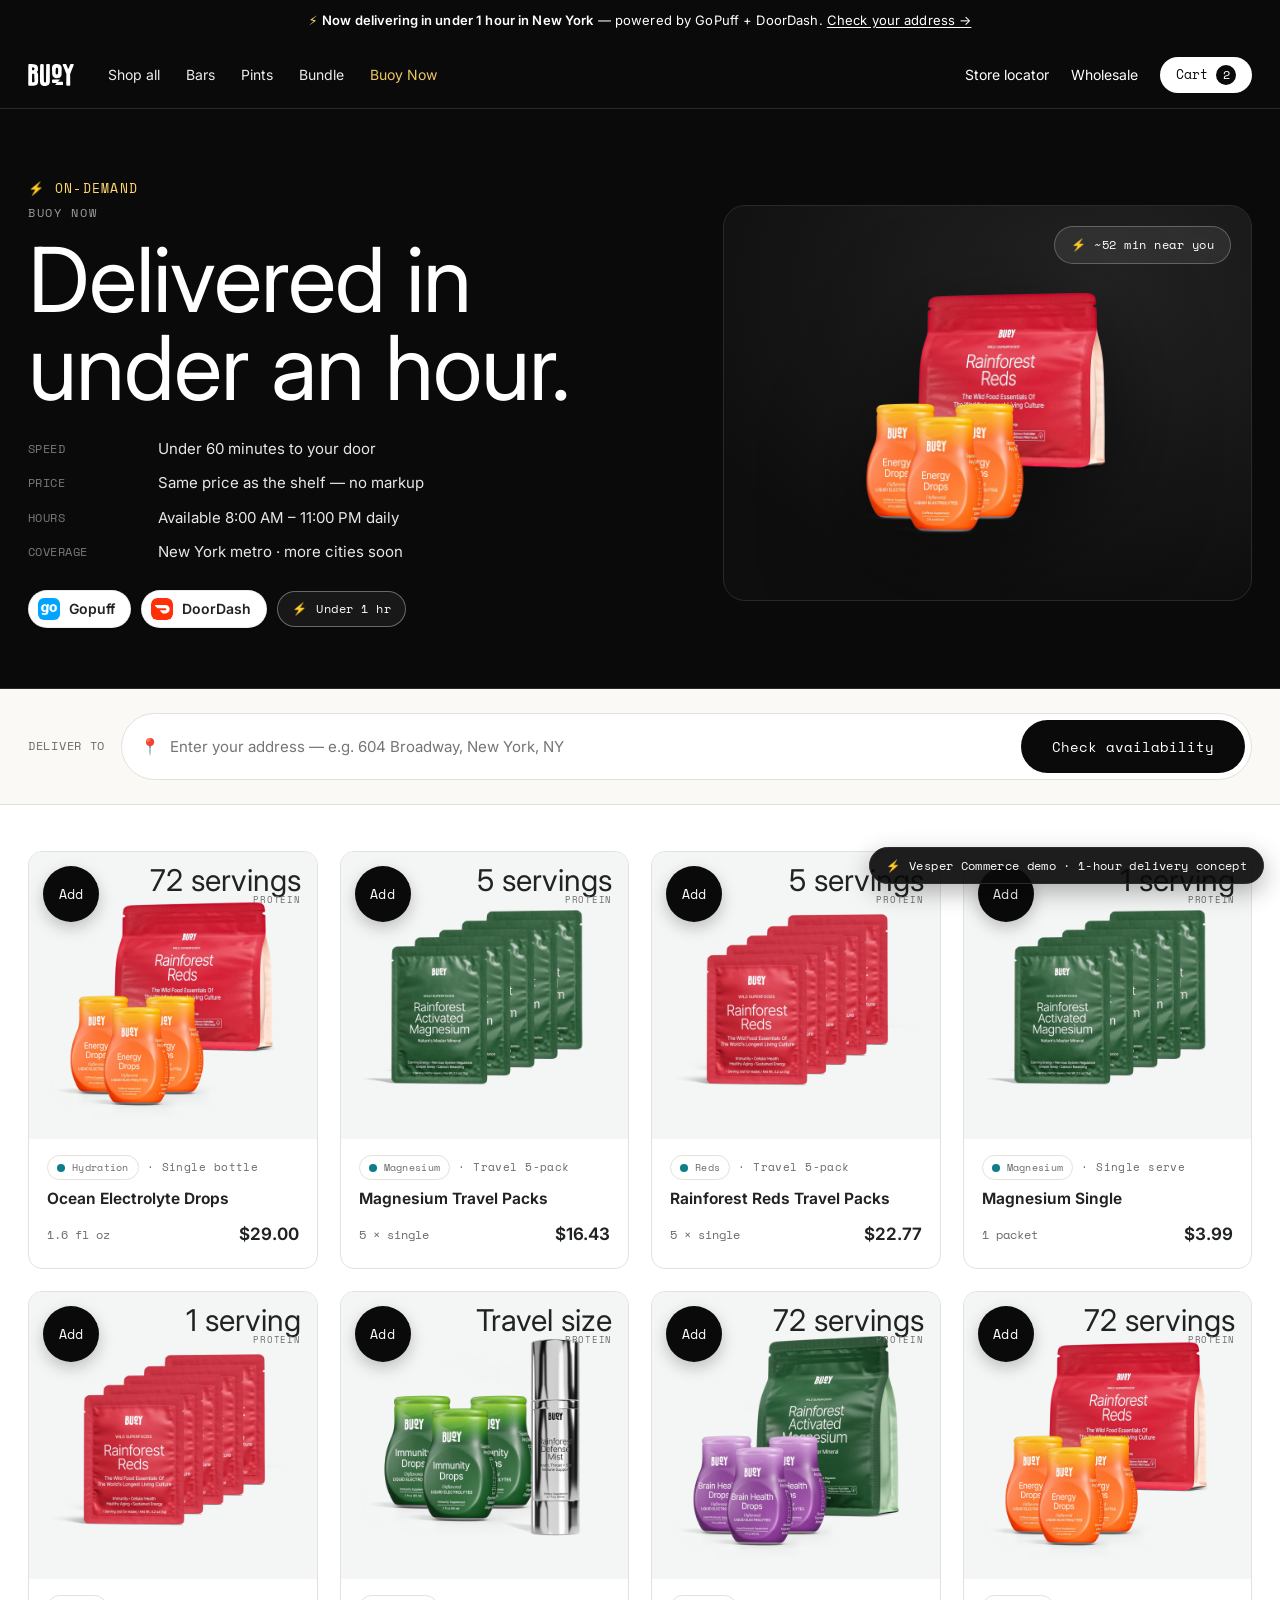
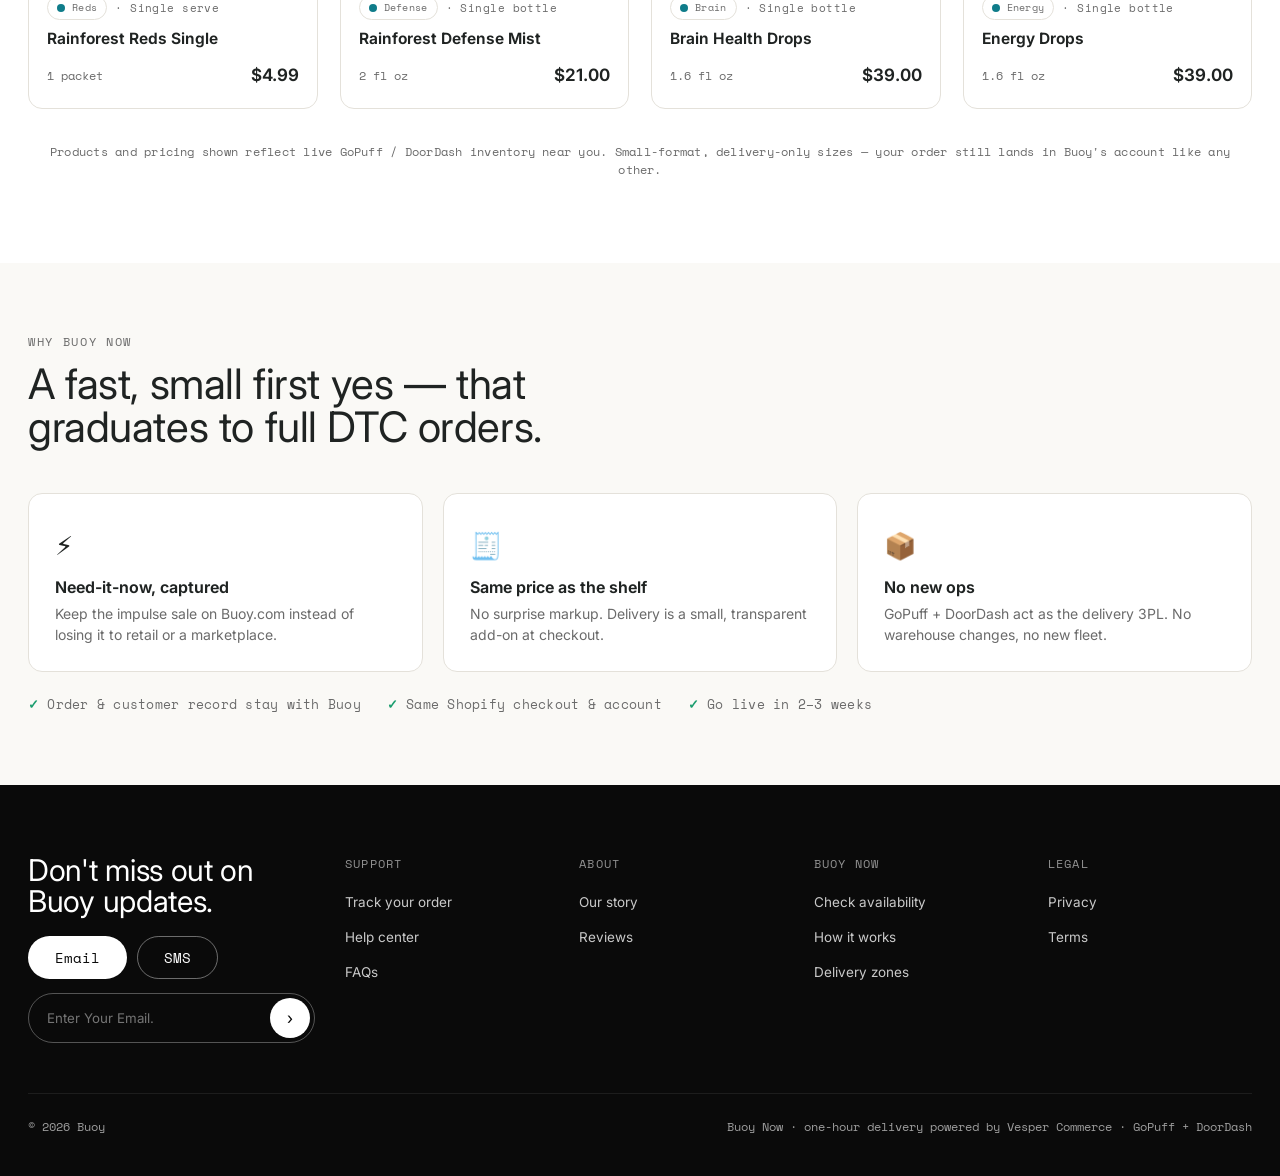
==== buoy-now.html @ ebfbc57c "Buoy 1-hour delivery demo (Vesper Commerce mockup)" ====
<!doctype html>
<html lang="en">
<head>
<meta charset="utf-8" />
<meta name="viewport" content="width=device-width, initial-scale=1" />
<title>Buoy Now — Delivered in under an hour | Buoy</title>
<meta name="description" content="Buoy Now: your favorite bars delivered in under an hour, at the same price as the shelf. Powered by GoPuff + DoorDash." />
<link rel="preconnect" href="https://fonts.googleapis.com" />
<link rel="preconnect" href="https://fonts.gstatic.com" crossorigin />
<link href="https://fonts.googleapis.com/css2?family=Inter:wght@400;500;600;700;800&family=Space+Mono:wght@400;700&display=swap" rel="stylesheet" />
<link rel="stylesheet" href="styles.css" />
<link rel="icon" href="assets/logo-black.svg" />
</head>
<body>

<div class="announce">
  <span class="bolt">⚡</span> <b>Now delivering in under 1 hour in New York</b> — powered by GoPuff + DoorDash. <a href="#now">Check your address →</a>
</div>

<header class="header">
  <nav class="nav">
    <a class="brand" href="index.html"><img src="assets/logo-white.svg" alt="Buoy" /></a>
    <div class="nav-links">
      <a href="index.html#shop">Shop all</a>
      <a href="index.html#shop">Bars</a>
      <a href="index.html#shop">Pints</a>
      <a href="index.html#shop">Bundle</a>
      <a href="buoy-now.html" style="color:#ffd76e">Buoy Now</a>
    </div>
    <div class="nav-right">
      <a class="hide-sm" href="#">Store locator</a>
      <a class="hide-sm" href="#">Wholesale</a>
      <button class="hamburger" onclick="openMenu()" aria-label="Open menu"><svg viewBox="0 0 24 24" fill="none" stroke="currentColor" stroke-width="2" stroke-linecap="round"><line x1="3" y1="6" x2="21" y2="6"/><line x1="3" y1="12" x2="21" y2="12"/><line x1="3" y1="18" x2="21" y2="18"/></svg></button>
      <a href="checkout.html" class="cart-pill" onclick="event.preventDefault();openCart()">Cart <span class="cart-count" id="cartCount">2</span></a>
    </div>
  </nav>
</header>

<!-- HERO -->
<section class="now-hero" id="now">
  <div class="wrap grid">
    <div>
      <div class="kick">⚡ On-demand</div>
      <div class="eyebrow">Buoy Now</div>
      <h1 class="serif">Delivered in under an hour.</h1>
      <div class="facts">
        <div><span class="k">Speed</span> Under 60 minutes to your door</div>
        <div><span class="k">Price</span> Same price as the shelf — no markup</div>
        <div><span class="k">Hours</span> Available 8:00 AM – 11:00 PM daily</div>
        <div><span class="k">Coverage</span> New York metro · more cities soon</div>
      </div>
      <div class="chips-row retailer-chips">
        <span class="chip"><img class="logo" src="assets/gopuff-icon.png" alt="GoPuff" /> Gopuff</span>
        <span class="chip"><img class="logo" src="assets/doordash-icon.svg" alt="DoorDash" /> DoorDash</span>
        <span class="delivery-badge"><span class="bolt">⚡</span> Under 1 hr</span>
      </div>
    </div>
    <div class="now-visual">
      <div class="float-badge"><span class="bolt">⚡</span> ~52 min near you</div>
      <img src="assets/energy-duo.png" alt="Buoy bar available on demand" />
    </div>
  </div>
</section>

<!-- ADDRESS BAR -->
<div class="now-addrbar">
  <div class="wrap inner">
    <span class="lbl">Deliver to</span>
    <div class="field">
      <span aria-hidden="true">📍</span>
      <input id="nowAddr" type="text" placeholder="Enter your address — e.g. 604 Broadway, New York, NY" />
      <button class="btn btn-dark" onclick="nowCheck()">Check availability</button>
    </div>
    <span class="now-addr-state" id="nowAddrState"><span>✓</span> In your zone · delivered in ~52 min</span>
  </div>
</div>

<!-- GRID -->
<section class="now-section">
  <div class="wrap">
    <div class="now-gridwrap show" id="nowGridWrap">
      <div class="now-grid" id="nowGrid"><!-- injected by app.js --></div>
      <div class="now-disclaimer">
        Products and pricing shown reflect live GoPuff / DoorDash inventory near you. Small-format, delivery-only sizes — your order still lands in Buoy's account like any other.
      </div>
    </div>
  </div>
</section>

<!-- reassurance band -->
<section class="how" style="padding:70px 0">
  <div class="wrap">
    <div class="eyebrow">Why Buoy Now</div>
    <h2 class="serif" style="font-size:clamp(28px,3.4vw,42px);margin-top:12px;max-width:640px">A fast, small first yes — that graduates to full DTC orders.</h2>
    <div class="steps now-steps-3">
      <div class="step"><div class="icon">⚡</div><h3>Need-it-now, captured</h3><p>Keep the impulse sale on Buoy.com instead of losing it to retail or a marketplace.</p></div>
      <div class="step"><div class="icon">🧾</div><h3>Same price as the shelf</h3><p>No surprise markup. Delivery is a small, transparent add-on at checkout.</p></div>
      <div class="step"><div class="icon">📦</div><h3>No new ops</h3><p>GoPuff + DoorDash act as the delivery 3PL. No warehouse changes, no new fleet.</p></div>
    </div>
    <div class="assurance">
      <span><span class="tick">✓</span> Order &amp; customer record stay with Buoy</span>
      <span><span class="tick">✓</span> Same Shopify checkout &amp; account</span>
      <span><span class="tick">✓</span> Go live in 2–3 weeks</span>
    </div>
  </div>
</section>

<footer class="footer">
  <div class="wrap">
    <div class="top">
      <div class="updates">
        <h3 class="serif">Don't miss out on Buoy updates.</h3>
        <div class="toggle"><button class="btn btn-white">Email</button><button class="btn btn-outline" style="color:#fff">SMS</button></div>
        <div class="subscribe"><input placeholder="Enter Your Email." /><button>›</button></div>
      </div>
      <div><div class="colhead">Support</div><ul><li><a href="#">Track your order</a></li><li><a href="#">Help center</a></li><li><a href="#">FAQs</a></li></ul></div>
      <div><div class="colhead">About</div><ul><li><a href="#">Our story</a></li><li><a href="#">Reviews</a></li></ul></div>
      <div><div class="colhead">Buoy Now</div><ul><li><a href="buoy-now.html">Check availability</a></li><li><a href="index.html#onehour">How it works</a></li><li><a href="#">Delivery zones</a></li></ul></div>
      <div><div class="colhead">Legal</div><ul><li><a href="#">Privacy</a></li><li><a href="#">Terms</a></li></ul></div>
    </div>
    <div class="base"><span>© 2026 Buoy</span><span>Buoy Now · one-hour delivery powered by Vesper Commerce · GoPuff + DoorDash</span></div>
  </div>
</footer>

<div class="demo-ribbon"><span class="bolt">⚡</span> Vesper Commerce demo · 1-hour delivery concept</div>

<script src="app.js"></script>
</body>
</html>
---- styles.css ----
/* ============================================================
   David Protein × Vesper Commerce — 1-Hour Delivery Mockup
   Design system replicating davidprotein.com
   Fonts: Instrument Serif (display) + Inter (body/Suisse substitute)
   ============================================================ */

:root {
  --black: #0a0a0a;
  --ink: #1f2322;
  --white: #ffffff;
  --offwhite: #f4f6f5;      /* product panel bg */
  --paper: #faf9f6;
  --line: #e4e1da;
  --line-dark: #2a2a2a;
  --gray: #6b6b6b;
  --gray-2: #8a8a8a;
  --gold: #0f7c8a;          /* David Gold accent dot */
  --gopuff: #009f8f;        /* GoPuff teal */
  --doordash: #eb1700;      /* DoorDash red */
  --radius-pill: 999px;
  --radius: 14px;
  --serif: "Inter", -apple-system, system-ui, sans-serif;
  --sans: "Inter", -apple-system, system-ui, sans-serif;
  --mono: "Space Mono", ui-monospace, "SFMono-Regular", monospace;
  --maxw: 1280px;
}

* { box-sizing: border-box; }

html { scroll-behavior: smooth; }

body {
  margin: 0;
  font-family: var(--sans);
  color: var(--ink);
  background: var(--white);
  -webkit-font-smoothing: antialiased;
  line-height: 1.5;
}

img { max-width: 100%; display: block; }
a { color: inherit; text-decoration: none; }
button { font-family: inherit; cursor: pointer; }

h1, h2, h3, .serif {
  font-family: var(--serif);
  font-weight: 400;
  letter-spacing: -0.01em;
  line-height: 1.02;
  margin: 0;
}

.wrap { max-width: var(--maxw); margin: 0 auto; padding: 0 28px; }

/* ---------- Announcement bar ---------- */
.announce {
  background: var(--black);
  color: var(--white);
  font-size: 13px;
  letter-spacing: 0.01em;
  text-align: center;
  padding: 11px 16px;
  position: relative;
  z-index: 60;
}
.announce b { font-weight: 600; }
.announce .bolt { color: #ffd76e; }
.announce a { text-decoration: underline; text-underline-offset: 2px; }

/* ---------- Header / nav ---------- */
.header {
  background: var(--black);
  color: var(--white);
  position: sticky;
  top: 0;
  z-index: 50;
  border-bottom: 1px solid var(--line-dark);
}
.header.light {
  background: var(--white);
  color: var(--ink);
  border-bottom: 1px solid var(--line);
}
.nav {
  display: flex;
  align-items: center;
  gap: 34px;
  height: 66px;
  max-width: var(--maxw);
  margin: 0 auto;
  padding: 0 28px;
}
.brand img { height: 26px; width: auto; }
.nav-links { display: flex; gap: 26px; font-size: 14px; }
.nav-links a { opacity: 0.92; }
.nav-links a:hover { opacity: 1; }
.nav-right { margin-left: auto; display: flex; align-items: center; gap: 22px; font-size: 14px; }
.nav-right .ico { width: 20px; height: 20px; opacity: 0.9; }
.cart-pill {
  background: var(--white);
  color: var(--black);
  border-radius: var(--radius-pill);
  padding: 8px 16px;
  font-family: var(--mono);
  font-size: 13px;
  display: inline-flex;
  gap: 8px;
  align-items: center;
  border: none;
}
.header.light .cart-pill { background: var(--black); color: var(--white); }
.cart-count {
  background: var(--black); color: var(--white);
  border-radius: var(--radius-pill);
  min-width: 20px; height: 20px; padding: 0 5px;
  display: inline-flex; align-items: center; justify-content: center;
  font-size: 12px;
}
.header.light .cart-count { background: var(--white); color: var(--black); }

/* ---------- Hamburger + mobile menu ---------- */
.hamburger {
  display: none; width: 40px; height: 40px; align-items: center; justify-content: center;
  background: transparent; border: 0; color: inherit; padding: 0;
}
.hamburger svg { width: 24px; height: 24px; }

.menu-overlay { position: fixed; inset: 0; background: rgba(0,0,0,.45); z-index: 110; opacity: 0; visibility: hidden; transition: opacity .3s ease, visibility .3s ease; }
.menu-overlay.open { opacity: 1; visibility: visible; }
.mobile-menu {
  position: fixed; top: 0; left: 0; height: 100%; width: 320px; max-width: 86vw;
  background: var(--black); color: #fff; z-index: 111;
  transform: translateX(-100%); transition: transform .32s cubic-bezier(.4,0,.2,1);
  display: flex; flex-direction: column;
}
.mobile-menu.open { transform: translateX(0); }
.mm-head { display: flex; align-items: center; justify-content: space-between; padding: 20px 22px; border-bottom: 1px solid var(--line-dark); }
.mm-head img { height: 24px; width: auto; }
.mm-close { background: transparent; border: 1px solid var(--line-dark); border-radius: 8px; color: #fff; font-size: 16px; width: 40px; height: 40px; display: flex; align-items: center; justify-content: center; }
.mm-links { display: flex; flex-direction: column; padding: 16px 0 6px; }
.mm-links a { font-family: var(--serif); font-size: 27px; line-height: 1; padding: 13px 24px; color: #fff; letter-spacing: -.01em; }
.mm-links a.active { color: #ffd76e; }
.mm-sub { margin-top: auto; border-top: 1px solid var(--line-dark); padding: 18px 24px; display: flex; flex-direction: column; gap: 14px; }
.mm-sub a { font-family: var(--sans); font-size: 14px; color: rgba(255,255,255,.8); }
.mm-cta { margin: 6px 24px 26px; }

@media (max-width: 620px) { .hamburger { display: inline-flex; } }

/* ---------- Buttons ---------- */
.btn {
  display: inline-flex; align-items: center; justify-content: center; gap: 10px;
  font-family: var(--mono);
  font-size: 14px;
  border-radius: var(--radius-pill);
  padding: 15px 30px;
  border: 1px solid transparent;
  transition: transform .08s ease, opacity .15s ease, background .15s ease;
  white-space: nowrap;
}
.btn:active { transform: translateY(1px); }
.btn-white { background: var(--white); color: var(--black); }
.btn-white:hover { opacity: .88; }
.btn-dark { background: var(--black); color: var(--white); }
.btn-dark:hover { opacity: .9; }
.btn-outline { background: transparent; border-color: currentColor; }
.btn-block { width: 100%; }
.btn-lg { padding: 18px 34px; font-size: 15px; }

/* ---------- Hero ---------- */
.hero {
  position: relative;
  background: var(--black);
  color: var(--white);
  min-height: 620px;
  display: flex;
  align-items: center;
  overflow: hidden;
}
.hero-media {
  position: absolute; inset: 0;
  background-size: cover;
  background-position: center;
  opacity: 0.92;
}
.hero-media::after {
  content: "";
  position: absolute; inset: 0;
  background: linear-gradient(90deg, rgba(0,0,0,.85) 0%, rgba(0,0,0,.55) 40%, rgba(0,0,0,.15) 100%);
}
.hero-inner { position: relative; z-index: 2; padding: 60px 0; }
.hero h1 { font-size: clamp(46px, 6vw, 82px); max-width: 640px; }
.hero .sub { margin-top: 18px; font-size: 16px; opacity: .85; max-width: 420px; }
.hero-cta { margin-top: 30px; display: flex; gap: 14px; flex-wrap: wrap; }

/* eyebrow / labels */
.eyebrow {
  font-family: var(--mono);
  font-size: 12px;
  letter-spacing: 0.14em;
  text-transform: uppercase;
  color: var(--gray);
}
.hero .eyebrow { color: rgba(255,255,255,.7); }

/* ---------- 1-hour delivery pieces ---------- */
.delivery-badge {
  display: inline-flex; align-items: center; gap: 9px;
  font-family: var(--mono);
  font-size: 12px;
  letter-spacing: 0.04em;
  padding: 8px 14px;
  border-radius: var(--radius-pill);
  border: 1px solid rgba(255,255,255,.35);
  background: rgba(255,255,255,.06);
  backdrop-filter: blur(4px);
}
.delivery-badge .bolt { color: #ffd76e; }
.header.light .delivery-badge, .on-light .delivery-badge {
  border-color: var(--line); background: var(--paper); color: var(--ink);
}

.retailer-chips { display: inline-flex; gap: 10px; align-items: center; flex-wrap: wrap; }
.chip {
  display: inline-flex; align-items: center; gap: 9px;
  font-family: var(--sans); font-size: 14px; font-weight: 600;
  border-radius: var(--radius-pill);
  padding: 7px 15px 7px 9px;
  background: var(--white); color: var(--ink);
  border: 1px solid rgba(0,0,0,.08);
  box-shadow: 0 1px 3px rgba(0,0,0,.08);
  letter-spacing: 0;
  line-height: 1;
}
.chip .logo { width: 22px; height: 22px; border-radius: 6px; object-fit: contain; flex: none; display: block; }
.chip-outline {
  background: transparent; color: inherit;
  border: 1px solid rgba(128,128,128,.4);
}

/* The signature 1-hour delivery band */
.delivery-band {
  background: var(--black);
  color: var(--white);
  padding: 74px 0;
}
.delivery-band .grid {
  display: grid; grid-template-columns: 1.05fr 1fr; gap: 60px; align-items: center;
}
.delivery-band h2 { font-size: clamp(34px, 4.4vw, 56px); max-width: 520px; }
.delivery-band .lede { margin-top: 18px; font-size: 16px; opacity: .8; max-width: 460px; }

.addr-card {
  background: #141414;
  border: 1px solid var(--line-dark);
  border-radius: 20px;
  padding: 28px;
}
.addr-card .row-top {
  display: flex; align-items: center; justify-content: space-between; margin-bottom: 18px;
}
.addr-field {
  display: flex; gap: 10px; align-items: center;
  background: var(--white); color: var(--ink);
  border-radius: var(--radius-pill);
  padding: 6px 6px 6px 18px;
}
.addr-field input {
  border: 0; outline: 0; flex: 1; min-width: 0; font-family: var(--sans); font-size: 15px; background: transparent;
  padding: 12px 0;
}
.addr-field .btn { padding: 13px 22px; }
.addr-note { margin-top: 14px; font-size: 12.5px; opacity: .6; font-family: var(--mono); letter-spacing: .02em; }

/* availability result (hidden until "check") */
.avail-result { display: none; margin-top: 22px; }
.avail-result.show { display: block; animation: fade .3s ease; }
@keyframes fade { from { opacity: 0; transform: translateY(6px);} to {opacity:1; transform:none;} }
.avail-head {
  display: flex; align-items: center; gap: 10px;
  font-family: var(--mono); font-size: 13px; letter-spacing: .04em;
  color: #7ee0c0; margin-bottom: 14px;
}
.mini-prod {
  display: flex; align-items: center; gap: 14px;
  padding: 12px 0; border-top: 1px solid var(--line-dark);
}
.mini-prod img { width: 52px; height: 52px; object-fit: contain; background: #1e1e1e; border-radius: 10px; padding: 4px; }
.mini-prod .info { flex: 1; }
.mini-prod .info .name { font-size: 14px; font-weight: 600; }
.mini-prod .info .meta { font-size: 12px; opacity: .6; }
.mini-add {
  background: var(--white); color: var(--black); border: 0;
  border-radius: var(--radius-pill); padding: 8px 16px;
  font-family: var(--mono); font-size: 12px;
}

/* ---------- How it works ---------- */
.how { padding: 84px 0; background: var(--paper); }
.how .steps { display: grid; grid-template-columns: repeat(4, 1fr); gap: 20px; margin-top: 44px; }
.step {
  background: var(--white); border: 1px solid var(--line);
  border-radius: var(--radius); padding: 26px;
}
.step .num { font-family: var(--mono); font-size: 12px; color: var(--gray); }
.step .icon { font-size: 26px; margin: 6px 0 14px; }
.step h3 { font-family: var(--sans); font-weight: 650; font-size: 16px; letter-spacing: 0; }
.step p { color: var(--gray); font-size: 14px; margin: 8px 0 0; }
.how .assurance {
  margin-top: 24px; display: flex; gap: 26px; flex-wrap: wrap;
  font-family: var(--mono); font-size: 12.5px; color: var(--gray); letter-spacing: .02em;
}
.how .assurance span { display: inline-flex; gap: 8px; align-items: center; }
.tick { color: #1a9d6e; font-weight: 700; }

/* ---------- Section heading ---------- */
.section { padding: 78px 0; }
.section-head { display: flex; align-items: flex-end; justify-content: space-between; gap: 20px; margin-bottom: 36px; }
.section-head h2 { font-size: clamp(32px, 4vw, 50px); }
.section-head p { color: var(--gray); max-width: 420px; margin: 8px 0 0; }

/* ---------- Product grid ---------- */
.prod-grid { display: grid; grid-template-columns: repeat(3, 1fr); gap: 22px; }
.card {
  border: 1px solid var(--line); border-radius: var(--radius);
  overflow: hidden; background: var(--white);
  transition: box-shadow .2s ease, transform .2s ease;
  display: flex; flex-direction: column;
}
.card:hover { box-shadow: 0 12px 30px rgba(0,0,0,.08); transform: translateY(-3px); }
.card .thumb {
  position: relative; background: var(--offwhite);
  aspect-ratio: 1/1; display: flex; align-items: center; justify-content: center; padding: 22px;
}
.card .thumb img { max-height: 100%; object-fit: contain; }
.card .badges { position: absolute; top: 14px; left: 14px; display: flex; flex-direction: column; gap: 8px; align-items: flex-start; }
.tag {
  font-family: var(--mono); font-size: 11px; letter-spacing: .03em;
  padding: 5px 11px; border-radius: var(--radius-pill); background: var(--white); border: 1px solid var(--line);
}
.tag.line { display: inline-flex; gap: 7px; align-items: center; }
.tag.line .dot { width: 8px; height: 8px; border-radius: 50%; }
.tag.gold .dot { background: var(--gold); }
.tag.bronze .dot { background: #7c5a34; }
.tag.status { background: var(--black); color: var(--white); border-color: var(--black); }
.tag.onehr { background: #fff7e6; border-color: #f0d79a; color: #7a5a12; }
.card .body { padding: 18px 18px 22px; display: flex; flex-direction: column; flex: 1; }
.card .line-label { font-family: var(--mono); font-size: 11px; letter-spacing: .1em; text-transform: uppercase; color: var(--gray); }
.card h3 { font-family: var(--sans); font-weight: 650; font-size: 17px; letter-spacing: 0; margin: 6px 0 0; }
.card .stats { display: flex; gap: 14px; margin: 12px 0; font-size: 12px; color: var(--gray); font-family: var(--mono); }
.card .stats b { color: var(--ink); font-weight: 700; }
.card .rating { font-size: 12.5px; color: var(--gray); margin-top: 2px; }
.card .foot { margin-top: auto; display: flex; align-items: center; justify-content: space-between; padding-top: 14px; }
.card .price { font-size: 17px; font-weight: 600; }
.card .add { font-family: var(--mono); font-size: 13px; padding: 10px 18px; border-radius: var(--radius-pill); background: var(--black); color: var(--white); border: 0; }

/* ---------- Value / comparison strip ---------- */
.value-strip { background: var(--offwhite); padding: 70px 0; }
.value-grid { display: grid; grid-template-columns: repeat(3, 1fr); gap: 40px; text-align: center; }
.value-grid .big { font-family: var(--serif); font-size: 54px; line-height: 1; }
.value-grid p { color: var(--gray); margin-top: 10px; font-size: 14px; }

/* ---------- Product detail page ---------- */
.pdp { display: grid; grid-template-columns: 1.15fr 1fr; gap: 56px; padding: 44px 0 70px; }
.pdp-media .main {
  background: var(--offwhite); border-radius: var(--radius);
  aspect-ratio: 4/3; display: flex; align-items: center; justify-content: center; padding: 40px;
  position: relative;
}
.pdp-media .main img { max-height: 100%; object-fit: contain; }
.pdp-media .line-flag {
  position: absolute; top: 18px; left: 18px;
  font-family: var(--mono); font-size: 12px; padding: 6px 13px; border-radius: var(--radius-pill);
  background: var(--white); display: inline-flex; gap: 8px; align-items: center;
}
.pdp-media .thumbs { display: grid; grid-template-columns: repeat(3, 1fr); gap: 14px; margin-top: 14px; }
.pdp-media .thumbs div { background: var(--black); border-radius: var(--radius); aspect-ratio: 1/1; display:flex;align-items:center;justify-content:center; overflow:hidden;}
.pdp-media .thumbs img { max-height: 78%; object-fit: contain; }

.pdp-info h1 { font-size: clamp(34px, 4vw, 48px); }
.pdp-info .desc { color: var(--gray); margin: 14px 0 0; font-size: 15px; max-width: 440px; }
.price-line { display: flex; align-items: center; gap: 14px; margin: 22px 0; font-size: 15px; }
.price-line .p { font-size: 22px; font-weight: 650; }
.price-line .sep { color: var(--line); }
.price-line .muted { color: var(--gray); }

/* purchase mode toggle */
.buy-modes { display: grid; grid-template-columns: 1fr 1fr 1fr; gap: 0; border: 1px solid var(--line); border-radius: var(--radius-pill); overflow: hidden; margin-bottom: 8px; }
.buy-mode {
  padding: 14px 10px; text-align: center; font-family: var(--mono); font-size: 12.5px;
  background: var(--white); border: 0; border-right: 1px solid var(--line); color: var(--gray);
  display: flex; flex-direction: column; gap: 3px; align-items: center; line-height: 1.2;
}
.buy-mode:last-child { border-right: 0; }
.buy-mode small { font-size: 10.5px; opacity: .8; }
.buy-mode.active { background: var(--black); color: var(--white); }
.buy-mode.active.onehr { background: #1b1b1b; box-shadow: inset 0 0 0 2px #ffd76e; }
.buy-mode .bolt { color: #d99a12; }
.buy-mode.active .bolt { color: #ffd76e; }

.benefits { display: grid; grid-template-columns: 1fr 1fr; gap: 10px 22px; margin: 20px 0; }
.benefits div { font-size: 13.5px; color: var(--gray); display: flex; gap: 8px; }

.qty-row { display: flex; gap: 12px; align-items: stretch; margin-top: 18px; }
.qty { display: flex; align-items: center; border: 1px solid var(--line); border-radius: var(--radius-pill); padding: 0 6px; }
.qty button { width: 40px; height: 52px; border: 0; background: transparent; font-size: 18px; color: var(--gray); }
.qty span { min-width: 34px; text-align: center; font-family: var(--mono); }
.add-cta { flex: 1; }

.guarantee { margin-top: 16px; background: var(--paper); border: 1px solid var(--line); border-radius: var(--radius); padding: 14px 16px; font-size: 13px; color: var(--gray); }
.guarantee b { color: var(--ink); }

/* the PDP 1-hour delivery module */
.onehr-module {
  margin: 22px 0; border: 1px solid var(--line); border-radius: var(--radius);
  background: linear-gradient(180deg,#0c0c0c,#151515); color: var(--white); padding: 22px;
}
.onehr-module .top { display: flex; align-items: center; justify-content: space-between; gap: 12px; margin-bottom: 14px; }
.onehr-module .top .t { font-family: var(--sans); font-weight: 650; font-size: 15px; display: flex; gap: 9px; align-items: center; }
.onehr-module .top .bolt { color: #ffd76e; }
.onehr-module .sub { font-size: 13px; opacity: .75; margin-bottom: 14px; }
.onehr-module .addr-field { background: var(--white); }
.onehr-module .pill-note { margin-top: 12px; font-family: var(--mono); font-size: 11.5px; opacity: .6; }

/* ---------- Checkout ---------- */
.checkout { display: grid; grid-template-columns: 1.3fr 1fr; gap: 0; min-height: 100vh; }
.co-left { padding: 46px clamp(24px, 5vw, 80px); }
.co-left .inner { max-width: 560px; margin-left: auto; }
.co-right { background: var(--offwhite); padding: 46px clamp(24px, 4vw, 56px); border-left: 1px solid var(--line); }
.co-right .inner { max-width: 460px; }
.co-logo img { height: 30px; }
.co-section-title { font-family: var(--sans); font-weight: 650; font-size: 17px; margin: 30px 0 14px; }
.co-field { width: 100%; border: 1px solid var(--line); border-radius: 10px; padding: 15px 16px; font-family: var(--sans); font-size: 15px; margin-bottom: 12px; }
.co-row { display: grid; grid-template-columns: 1fr 1fr; gap: 12px; }
.co-row .co-field { margin-bottom: 12px; }

.ship-method { border: 1px solid var(--line); border-radius: 12px; overflow: hidden; margin: 6px 0 8px; }
.ship-opt {
  display: flex; align-items: center; gap: 14px; padding: 18px 18px; cursor: pointer;
  border-bottom: 1px solid var(--line); background: var(--white);
}
.ship-opt:last-child { border-bottom: 0; }
.ship-opt.selected { background: #fffdf6; box-shadow: inset 3px 0 0 #ffcf4a; }
.ship-opt .radio { width: 20px; height: 20px; border-radius: 50%; border: 2px solid var(--line); flex: none; position: relative; }
.ship-opt.selected .radio { border-color: #d99a12; }
.ship-opt.selected .radio::after { content:""; position: absolute; inset: 3px; background: #d99a12; border-radius: 50%; }
.ship-opt .ret { width: 34px; height: 34px; border-radius: 9px; display: flex; align-items: center; justify-content: center; color: #fff; font-family: var(--mono); font-weight: 700; font-size: 10px; flex: none; }
.ship-opt .ret.gopuff { background: var(--gopuff); }
.ship-opt .ret.doordash { background: var(--doordash); }
.ship-opt .ret.std { background: var(--ink); }
.ship-opt .txt { flex: 1; }
.ship-opt .txt .n { font-weight: 600; font-size: 14.5px; }
.ship-opt .txt .d { font-size: 12.5px; color: var(--gray); }
.ship-opt .amt { font-weight: 650; font-size: 14.5px; }

.co-note { font-family: var(--mono); font-size: 11.5px; line-height: 1.6; color: var(--gray); background: var(--paper); border: 1px dashed var(--line); border-radius: 10px; padding: 12px 14px; margin: 6px 0 0; display: flex; align-items: flex-start; gap: 9px; }
.co-note b { color: var(--ink); font-weight: 700; }

/* order summary */
.os-item { display: flex; gap: 14px; align-items: center; padding: 14px 0; border-bottom: 1px solid var(--line); }
.os-item .im { width: 62px; height: 62px; background: var(--white); border: 1px solid var(--line); border-radius: 10px; position: relative; display:flex;align-items:center;justify-content:center; padding: 6px; }
.os-item .im img { max-height: 100%; object-fit: contain; }
.os-item .im .q { position: absolute; top: -8px; right: -8px; background: var(--gray); color: #fff; width: 22px; height: 22px; border-radius: 50%; font-size: 12px; display:flex;align-items:center;justify-content:center; }
.os-item .nm { flex: 1; }
.os-item .nm .t { font-size: 14px; font-weight: 600; }
.os-item .nm .s { font-size: 12px; color: var(--gray); }
.os-item .pr { font-weight: 600; font-size: 14px; }
.os-line { display: flex; justify-content: space-between; padding: 8px 0; font-size: 14px; }
.os-line.total { font-size: 20px; font-weight: 650; border-top: 1px solid var(--line); margin-top: 8px; padding-top: 16px; }
.os-line .muted { color: var(--gray); }
.eta-badge { display: inline-flex; align-items: center; gap: 8px; background: var(--black); color: #fff; border-radius: var(--radius-pill); padding: 8px 15px; font-family: var(--mono); font-size: 12px; margin: 14px 0; }
.eta-badge .bolt { color: #ffd76e; }

/* ---------- David Now (on-demand collection page) ---------- */
.now-hero {
  background: var(--black); color: var(--white);
  padding: 70px 0 60px;
  border-bottom: 1px solid var(--line-dark);
}
.now-hero .grid { display: grid; grid-template-columns: 1.1fr .9fr; gap: 48px; align-items: center; }
.now-hero .eyebrow { color: rgba(255,255,255,.6); }
.now-hero h1 { font-size: clamp(48px, 7vw, 92px); margin: 14px 0 0; line-height: .98; }
.now-hero .kick { font-family: var(--mono); font-size: 13px; letter-spacing: .1em; text-transform: uppercase; color: #ffd76e; margin-bottom: 6px; }
.now-hero .facts { margin-top: 26px; display: flex; flex-direction: column; gap: 12px; }
.now-hero .facts div { display: flex; gap: 12px; align-items: center; font-size: 15px; opacity: .9; }
.now-hero .facts .k { font-family: var(--mono); font-size: 12px; letter-spacing: .04em; color: rgba(255,255,255,.5); min-width: 118px; text-transform: uppercase; }
.now-hero .chips-row { margin-top: 26px; }
.now-visual {
  background: radial-gradient(120% 120% at 70% 20%, #232323 0%, #0e0e0e 70%);
  border: 1px solid var(--line-dark); border-radius: 22px;
  aspect-ratio: 4/3; display: flex; align-items: center; justify-content: center; position: relative; overflow: hidden;
}
.now-visual img { max-height: 74%; object-fit: contain; filter: drop-shadow(0 30px 50px rgba(0,0,0,.5)); }
.now-visual .float-badge {
  position: absolute; top: 20px; right: 20px;
  background: rgba(255,255,255,.08); border: 1px solid rgba(255,255,255,.25); backdrop-filter: blur(6px);
  border-radius: var(--radius-pill); padding: 9px 16px; font-family: var(--mono); font-size: 12px; letter-spacing: .04em;
}
.now-visual .float-badge .bolt { color: #ffd76e; }

/* address bar */
.now-addrbar { background: var(--paper); border-bottom: 1px solid var(--line); padding: 24px 0; position: sticky; top: 66px; z-index: 30; }
.now-addrbar .inner { display: flex; gap: 16px; align-items: center; flex-wrap: wrap; }
.now-addrbar .lbl { font-family: var(--mono); font-size: 12px; letter-spacing: .06em; text-transform: uppercase; color: var(--gray); }
.now-addrbar .field {
  flex: 1; min-width: 280px; display: flex; gap: 10px; align-items: center;
  background: var(--white); border: 1px solid var(--line); border-radius: var(--radius-pill); padding: 6px 6px 6px 18px;
}
.now-addrbar .field input { flex: 1; min-width: 0; border: 0; outline: 0; font-family: var(--sans); font-size: 15px; padding: 12px 0; background: transparent; }
.now-addr-state { display: none; font-family: var(--mono); font-size: 12.5px; color: #1a9d6e; letter-spacing: .02em; }
.now-addr-state.show { display: inline-flex; gap: 8px; align-items: center; }

/* grid */
.now-section { padding: 46px 0 84px; }
.now-gridwrap { position: relative; }
.now-gridwrap.show { animation: fade .35s ease; }
.now-grid { display: grid; grid-template-columns: repeat(4, 1fr); gap: 22px; }
.now-card { border: 1px solid var(--line); border-radius: var(--radius); overflow: hidden; background: var(--white); display: flex; flex-direction: column; transition: box-shadow .2s ease, transform .2s ease; }
.now-card:hover { box-shadow: 0 12px 30px rgba(0,0,0,.08); transform: translateY(-3px); }
.now-thumb { position: relative; background: var(--offwhite); aspect-ratio: 1/1; display: flex; align-items: center; justify-content: center; padding: 20px; }
.now-thumb img { max-height: 100%; object-fit: contain; }
.now-add {
  position: absolute; top: 14px; left: 14px; z-index: 2;
  background: var(--black); color: var(--white); border: 0;
  width: 56px; height: 56px; border-radius: 50%;
  font-family: var(--mono); font-size: 13px; letter-spacing: .02em;
  box-shadow: 0 6px 16px rgba(0,0,0,.22); transition: transform .1s ease, background .15s ease;
}
.now-add:hover { transform: scale(1.06); }
.now-add:active { transform: scale(.96); }
.now-protein {
  position: absolute; top: 16px; right: 16px; text-align: right;
  font-family: var(--serif); font-size: 30px; line-height: .85; color: var(--ink);
}
.now-protein small { display: block; font-family: var(--mono); font-size: 9px; letter-spacing: .08em; text-transform: uppercase; color: var(--gray); margin-top: 3px; }
.now-body { padding: 16px 18px 20px; display: flex; flex-direction: column; flex: 1; }
.now-format { font-family: var(--mono); font-size: 11px; letter-spacing: .04em; color: var(--gray); display: flex; align-items: center; gap: 8px; }
.now-format .tag.line { padding: 4px 9px; font-size: 10px; }
.now-body h3 { font-family: var(--sans); font-weight: 650; font-size: 15.5px; letter-spacing: 0; margin: 9px 0 0; line-height: 1.25; }
.now-foot { margin-top: auto; padding-top: 14px; display: flex; align-items: center; justify-content: space-between; }
.now-size { font-family: var(--mono); font-size: 12px; color: var(--gray); }
.now-price { font-size: 17px; font-weight: 650; }

.now-disclaimer { text-align: center; font-family: var(--mono); font-size: 12px; color: var(--gray); margin-top: 34px; letter-spacing: .02em; }

/* 3-up reassurance steps used on David Now */
.how .steps.now-steps-3 { grid-template-columns: repeat(3, 1fr); }

@media (max-width: 1000px) {
  .now-hero .grid { grid-template-columns: 1fr; gap: 30px; }
  .now-grid { grid-template-columns: repeat(3, 1fr); }
  .how .steps.now-steps-3 { grid-template-columns: 1fr 1fr; }
}
@media (max-width: 720px) {
  .now-grid { grid-template-columns: 1fr 1fr; }
  .now-addrbar { position: static; }
  .now-addrbar .inner { flex-direction: column; align-items: stretch; gap: 10px; }
  .now-addrbar .field { min-width: 0; width: 100%; }
}
@media (max-width: 620px) {
  .how .steps.now-steps-3 { grid-template-columns: 1fr; }
  .now-addrbar .field .btn { padding: 13px 18px; }
}
@media (max-width: 480px) { .now-grid { grid-template-columns: 1fr; } }

/* ---------- Footer ---------- */
.footer { background: var(--black); color: var(--white); padding: 70px 0 40px; }
.footer .top { display: grid; grid-template-columns: 1.4fr repeat(4, 1fr); gap: 30px; }
.footer h4 { font-family: var(--sans); font-weight: 650; font-size: 14px; margin: 0 0 16px; }
.footer .updates h3 { font-size: 30px; max-width: 280px; margin-bottom: 20px; }
.footer .toggle { display: flex; gap: 10px; margin-bottom: 14px; }
.footer .toggle .btn { padding: 10px 26px; }
.footer .toggle .btn-outline { border-color: rgba(255,255,255,.4); }
.footer .subscribe { display: flex; gap: 8px; align-items: center; background: transparent; border: 1px solid rgba(255,255,255,.3); border-radius: var(--radius-pill); padding: 4px 4px 4px 18px; max-width: 340px; }
.footer .subscribe input { flex: 1; background: transparent; border: 0; outline: 0; color: #fff; font-family: var(--sans); padding: 12px 0; }
.footer .subscribe button { background: #fff; color: #000; border: 0; border-radius: 50%; width: 40px; height: 40px; font-size: 16px; }
.footer ul { list-style: none; padding: 0; margin: 0; display: flex; flex-direction: column; gap: 11px; }
.footer ul a { font-size: 13.5px; opacity: .78; }
.footer ul a:hover { opacity: 1; }
.footer .colhead { font-family: var(--mono); font-size: 12px; letter-spacing: .1em; text-transform: uppercase; opacity: .55; margin-bottom: 16px; }
.footer .base { display: flex; justify-content: space-between; align-items: center; margin-top: 50px; padding-top: 24px; border-top: 1px solid var(--line-dark); font-family: var(--mono); font-size: 12px; opacity: .6; }

/* ---------- Slide-out cart drawer + rewards meter ---------- */
.cart-overlay {
  position: fixed; inset: 0; background: rgba(0,0,0,.45); z-index: 100;
  opacity: 0; visibility: hidden; transition: opacity .3s ease, visibility .3s ease;
}
.cart-overlay.open { opacity: 1; visibility: visible; }
.cart-drawer {
  position: fixed; top: 0; right: 0; height: 100%; width: 460px; max-width: 92vw;
  background: var(--white); z-index: 101; display: flex; flex-direction: column;
  transform: translateX(100%); transition: transform .32s cubic-bezier(.4,0,.2,1);
  box-shadow: -10px 0 40px rgba(0,0,0,.16);
}
.cart-drawer.open { transform: translateX(0); }
.cart-head { display: flex; align-items: center; justify-content: space-between; padding: 22px 24px; border-bottom: 1px solid var(--line); }
.cart-head h2 { font-family: var(--serif); font-size: 26px; }
.cart-head h2 span { color: var(--gray); }
.cart-close { width: 40px; height: 40px; border: 1px solid var(--line); background: var(--white); border-radius: 8px; font-size: 18px; color: var(--ink); display: flex; align-items: center; justify-content: center; }

/* meter */
.meter { padding: 24px 24px 10px; }
.meter-tiers { display: flex; justify-content: space-between; gap: 8px; margin-bottom: 20px; }
.meter-tier { flex: 1; text-align: center; font-family: var(--sans); font-weight: 600; font-size: 14px; padding: 12px 6px; border: 1px solid var(--line); border-radius: 10px; color: var(--gray); background: var(--white); transition: all .2s ease; }
.meter-tier.done { background: #0f7a3d; border-color: #0f7a3d; color: #fff; }
.meter-track { position: relative; height: 6px; background: var(--line); border-radius: 999px; margin: 30px 8px 8px; }
.meter-fill { position: absolute; left: 0; top: 0; height: 100%; background: #0f7a3d; border-radius: 999px; transition: width .35s ease; }
.meter-node { position: absolute; top: 50%; transform: translate(-50%,-50%); width: 20px; height: 20px; border-radius: 50%; background: var(--white); border: 3px solid var(--line); transition: all .25s ease; }
.meter-node.done { border-color: #0f7a3d; background: #0f7a3d; }
.meter-node.current { border-color: #0f7a3d; background: #0f7a3d; box-shadow: 0 0 0 4px rgba(15,122,61,.18); }
.meter-node .lbl { position: absolute; top: 26px; left: 50%; transform: translateX(-50%); white-space: nowrap; font-family: var(--sans); font-weight: 600; font-size: 13px; color: var(--gray); }
.meter-node.done .lbl, .meter-node.current .lbl { color: #0f7a3d; }
.meter-msg { text-align: center; font-family: var(--sans); font-size: 13px; color: var(--gray); margin-top: 34px; }
.meter-msg .bolt { color: #d99a12; }

.cart-eligible { margin: 4px 24px 0; background: #fff7e6; border: 1px solid #f0d79a; color: #7a5a12; border-radius: 10px; padding: 10px 14px; font-family: var(--mono); font-size: 12px; display: flex; gap: 9px; align-items: center; }
.cart-eligible b { font-weight: 700; }

/* line items */
.cart-body { flex: 1; overflow-y: auto; padding: 8px 24px; }
.cart-line { display: flex; gap: 16px; padding: 22px 0; border-bottom: 1px solid var(--line); }
.cart-line .im { width: 96px; height: 96px; background: var(--offwhite); border-radius: 10px; display: flex; align-items: center; justify-content: center; padding: 8px; flex: none; }
.cart-line .im img { max-height: 100%; object-fit: contain; }
.cart-line .info { flex: 1; }
.cart-line .ln { font-family: var(--mono); font-size: 11px; letter-spacing: .04em; display: inline-flex; gap: 7px; align-items: center; color: var(--gold); }
.cart-line .ln .dot { width: 8px; height: 8px; border-radius: 50%; background: var(--gold); }
.cart-line h3 { font-family: var(--serif); font-size: 22px; font-weight: 400; margin: 6px 0 4px; letter-spacing: -.01em; }
.cart-line .pr { font-size: 14px; color: var(--gray); border-bottom: 1px solid var(--line); padding-bottom: 12px; margin-bottom: 12px; }
.cart-line .sub-row { font-size: 13.5px; color: var(--gray); display: flex; justify-content: space-between; align-items: center; }
.cart-line .sub-row a { text-decoration: underline; color: var(--ink); }
.cart-line .qty-row2 { display: flex; align-items: center; justify-content: space-between; margin-top: 14px; }
.cart-stepper { display: inline-flex; align-items: center; background: var(--paper); border-radius: 999px; }
.cart-stepper button { width: 40px; height: 40px; border: 0; background: transparent; font-size: 18px; color: var(--ink); }
.cart-stepper span { min-width: 30px; text-align: center; font-weight: 600; }
.cart-line .rm { font-size: 13.5px; color: var(--gray); text-decoration: underline; background: none; border: 0; }

/* footer */
.cart-foot { border-top: 1px solid var(--line); padding: 18px 24px 24px; }
.cart-sub-toggle { display: flex; align-items: center; justify-content: space-between; margin-bottom: 14px; }
.cart-sub-toggle label { display: flex; gap: 10px; align-items: center; font-size: 16px; }
.cart-sub-toggle .save { color: var(--doordash); font-weight: 600; font-size: 13px; background: #fdeceb; padding: 5px 10px; border-radius: 6px; }
.cart-checkout { width: 100%; background: var(--black); color: #fff; border: 0; border-radius: 999px; padding: 20px; font-size: 17px; font-weight: 600; font-family: var(--sans); }
.cart-fineprint { text-align: center; font-family: var(--mono); font-size: 11px; color: var(--gray); margin-top: 12px; }

/* ---------- Checkout v2 (David Shop-style) ---------- */
.co-topbar { display: flex; align-items: center; justify-content: space-between; margin-bottom: 8px; }
.co-topbar .email { color: var(--gray); font-size: 15px; }
.co-card { border: 1px solid var(--line); border-radius: 12px; overflow: hidden; margin: 14px 0; }
.co-card .ship-to { display: flex; align-items: flex-start; gap: 4px; padding: 18px 20px; }
.co-card .ship-to .k { color: var(--gray); min-width: 70px; padding-top: 1px; }
.co-card .ship-to .v b { font-weight: 600; }
.co-card .ship-to .v div { color: var(--gray); font-size: 14.5px; margin-top: 2px; }
.co-card .ship-to .chev { margin-left: auto; color: var(--gray); }
.co-block { border-top: 1px solid var(--line); }
.co-block .bh { display: flex; align-items: center; justify-content: space-between; padding: 16px 20px 4px; }
.co-block .bh .t { color: var(--gray); font-size: 15px; }
.co-block .note { padding: 4px 20px 12px; color: var(--gray); font-size: 14px; line-height: 1.5; }
.co-block .opts { padding: 4px 16px 16px; }

.co-opt { display: flex; align-items: center; gap: 14px; padding: 16px; border: 1px solid var(--line); border-radius: 10px; margin-bottom: 10px; cursor: pointer; background: var(--white); position: relative; }
.co-opt:last-child { margin-bottom: 0; }
.co-opt.selected { background: #fafafa; border-color: var(--ink); box-shadow: inset 0 0 0 1px var(--ink); }
.co-opt.onehr.selected { background: #fffdf6; border-color: #d99a12; box-shadow: inset 0 0 0 1px #d99a12; }
.co-opt .radio { width: 22px; height: 22px; border-radius: 50%; border: 2px solid var(--line); flex: none; position: relative; }
.co-opt.selected .radio { border-color: var(--ink); background: var(--ink); }
.co-opt.onehr.selected .radio { border-color: #d99a12; background: #d99a12; }
.co-opt.selected .radio::after { content:""; position: absolute; inset: 5px; background: #fff; border-radius: 50%; }
.co-opt .ret { width: 34px; height: 34px; flex: none; display: flex; align-items: center; justify-content: center; }
.co-opt .ret img { width: 34px; height: 34px; border-radius: 8px; object-fit: contain; display: block; }
.co-opt .body { flex: 1; min-width: 0; }
.co-opt .body .n { font-weight: 600; font-size: 15px; display: flex; align-items: center; gap: 8px; flex-wrap: wrap; }
.co-opt .body .d { font-size: 13.5px; color: var(--gray); margin-top: 3px; }
.co-opt .body .free-ok { color: #0f7a3d; font-weight: 600; font-size: 13.5px; margin-top: 8px; display: flex; gap: 7px; align-items: center; }
.co-opt .amt { font-weight: 700; font-size: 15px; white-space: nowrap; align-self: center; }
.co-opt .amt.free { letter-spacing: .04em; }
.badge-1hr { font-family: var(--mono); font-size: 10px; letter-spacing: .04em; background: var(--black); color: #ffd76e; padding: 3px 8px; border-radius: 999px; }

/* plan */
.co-plan .co-opt .body .n { font-weight: 700; }
.co-plan .co-opt .body .d { margin-top: 2px; }

/* upsell rail */
.upsell-title { font-weight: 700; font-size: 16px; margin: 22px 0 16px; line-height: 1.4; }
.upsell-rail { display: flex; gap: 16px; overflow-x: auto; padding-bottom: 8px; }
.upsell-card { flex: none; width: 150px; }
.upsell-card .im { background: var(--offwhite); border-radius: 10px; aspect-ratio: 1/1; display: flex; align-items: center; justify-content: center; padding: 14px; }
.upsell-card .im img { max-height: 100%; object-fit: contain; }
.upsell-card .nm { font-weight: 600; font-size: 14px; margin: 12px 0 4px; line-height: 1.25; }
.upsell-card .pr { font-size: 14px; margin-bottom: 10px; }
.upsell-card .add { width: 100%; background: var(--black); color: #fff; border: 0; border-radius: 999px; padding: 12px; font-weight: 600; font-size: 14px; font-family: var(--sans); }

.co-discount { display: flex; gap: 10px; margin: 22px 0 18px; }
.co-discount input { flex: 1; border: 1px solid var(--line); border-radius: 8px; padding: 15px 16px; font-family: var(--sans); font-size: 15px; }
.co-discount button { border: 1px solid var(--line); background: var(--paper); border-radius: 8px; padding: 0 22px; font-weight: 600; color: var(--gray); }
.co-gift { display: flex; align-items: center; gap: 10px; font-size: 15px; padding: 8px 0 18px; border-bottom: 1px solid var(--line); margin-bottom: 18px; }
.co-discount-tag { display: inline-flex; gap: 7px; align-items: center; font-size: 13px; color: var(--gray); margin: 2px 0 6px; }

/* small demo ribbon so it's clearly a mockup */
.demo-ribbon {
  position: fixed; bottom: 16px; right: 16px; z-index: 90;
  background: rgba(10,10,10,.92); color: #fff; border: 1px solid var(--line-dark);
  border-radius: var(--radius-pill); padding: 9px 16px; font-family: var(--mono); font-size: 11.5px;
  letter-spacing: .03em; box-shadow: 0 8px 24px rgba(0,0,0,.3); display: flex; gap: 9px; align-items: center;
}
.demo-ribbon .bolt { color: #ffd76e; }

/* ---------- Responsive ---------- */
@media (max-width: 1000px) {
  .delivery-band .grid { grid-template-columns: 1fr; gap: 36px; }
  .how .steps { grid-template-columns: 1fr 1fr; }
  .prod-grid { grid-template-columns: 1fr 1fr; }
  .pdp { grid-template-columns: 1fr; gap: 30px; }
  .checkout { grid-template-columns: 1fr; }
  .co-right { border-left: 0; border-top: 1px solid var(--line); }
  .footer .top { grid-template-columns: 1fr 1fr; }
  .value-grid { grid-template-columns: 1fr; gap: 30px; }
}
@media (max-width: 620px) {
  .nav-links, .nav-right .hide-sm { display: none; }
  .prod-grid { grid-template-columns: 1fr; }
  .how .steps { grid-template-columns: 1fr; }
  .buy-modes { grid-template-columns: 1fr; }
  .co-row { grid-template-columns: 1fr; }
  .footer .top { grid-template-columns: 1fr; }
  .wrap { padding: 0 18px; }
}
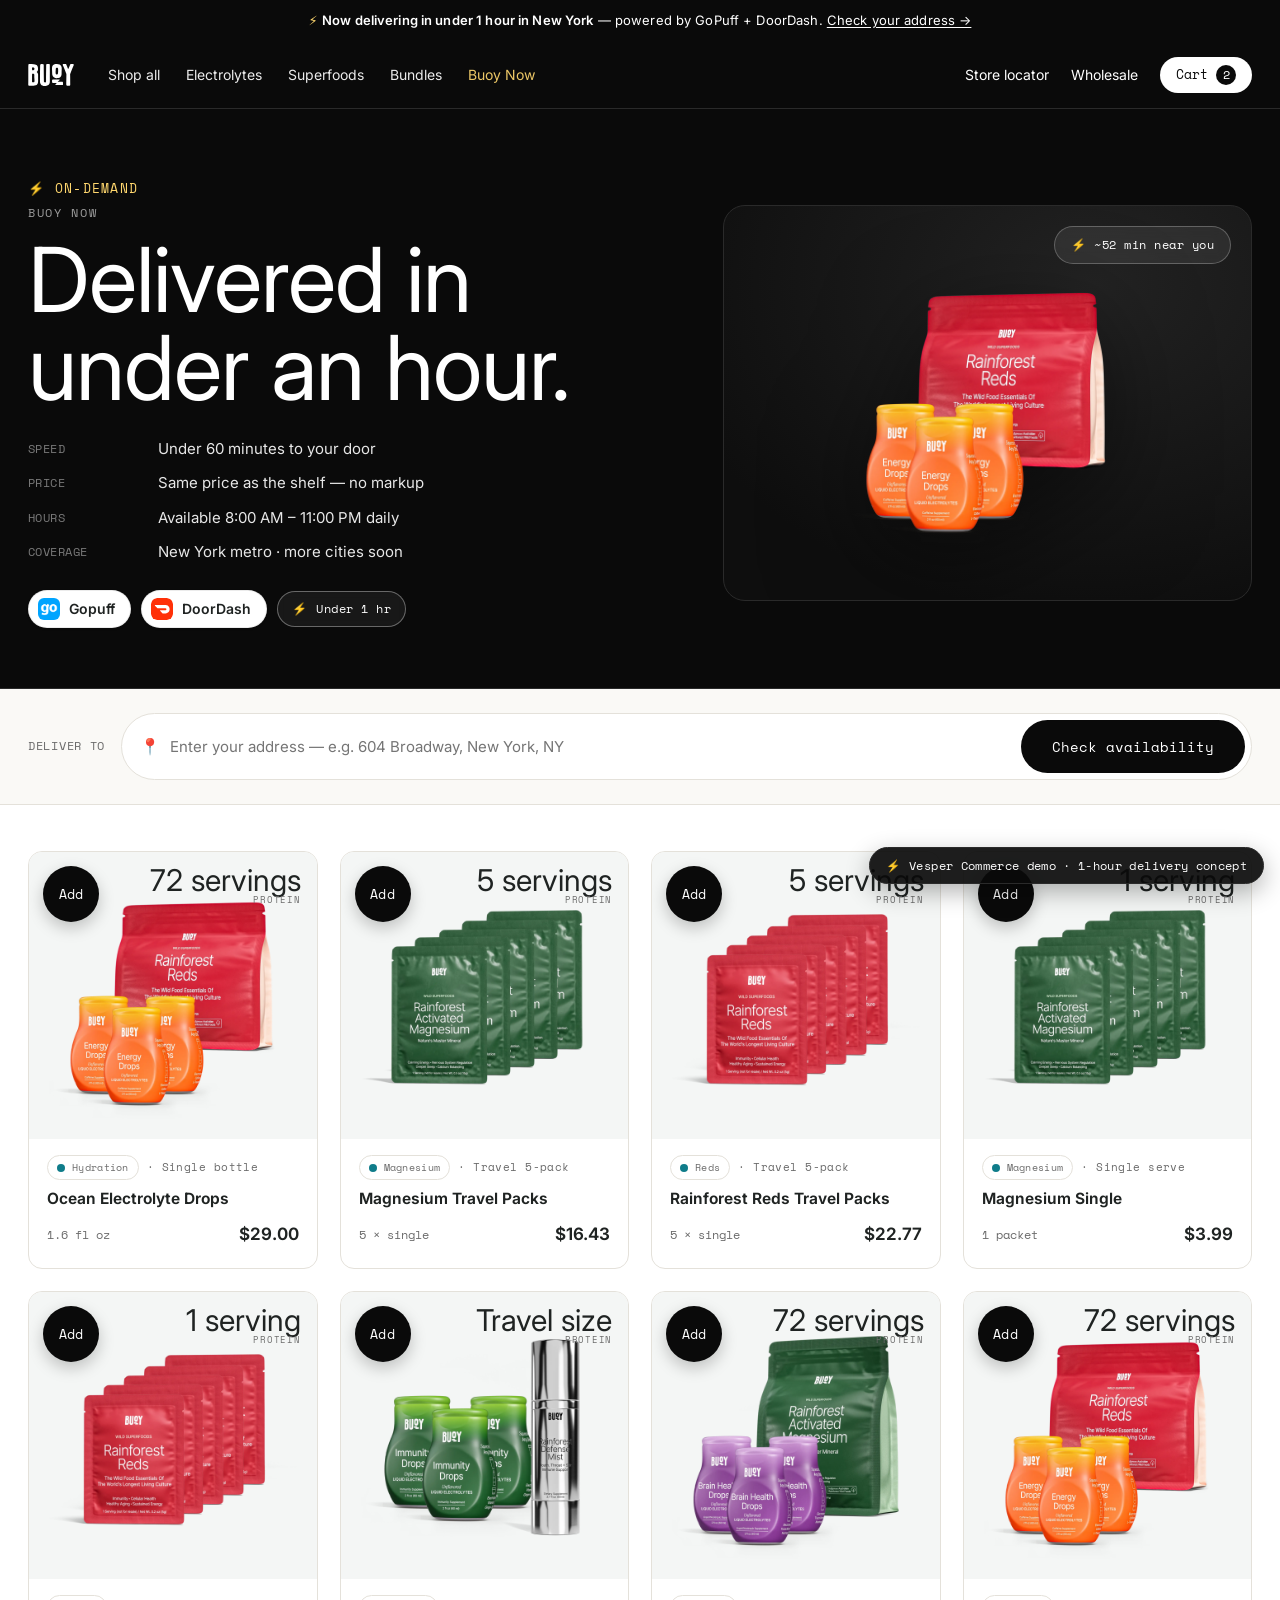
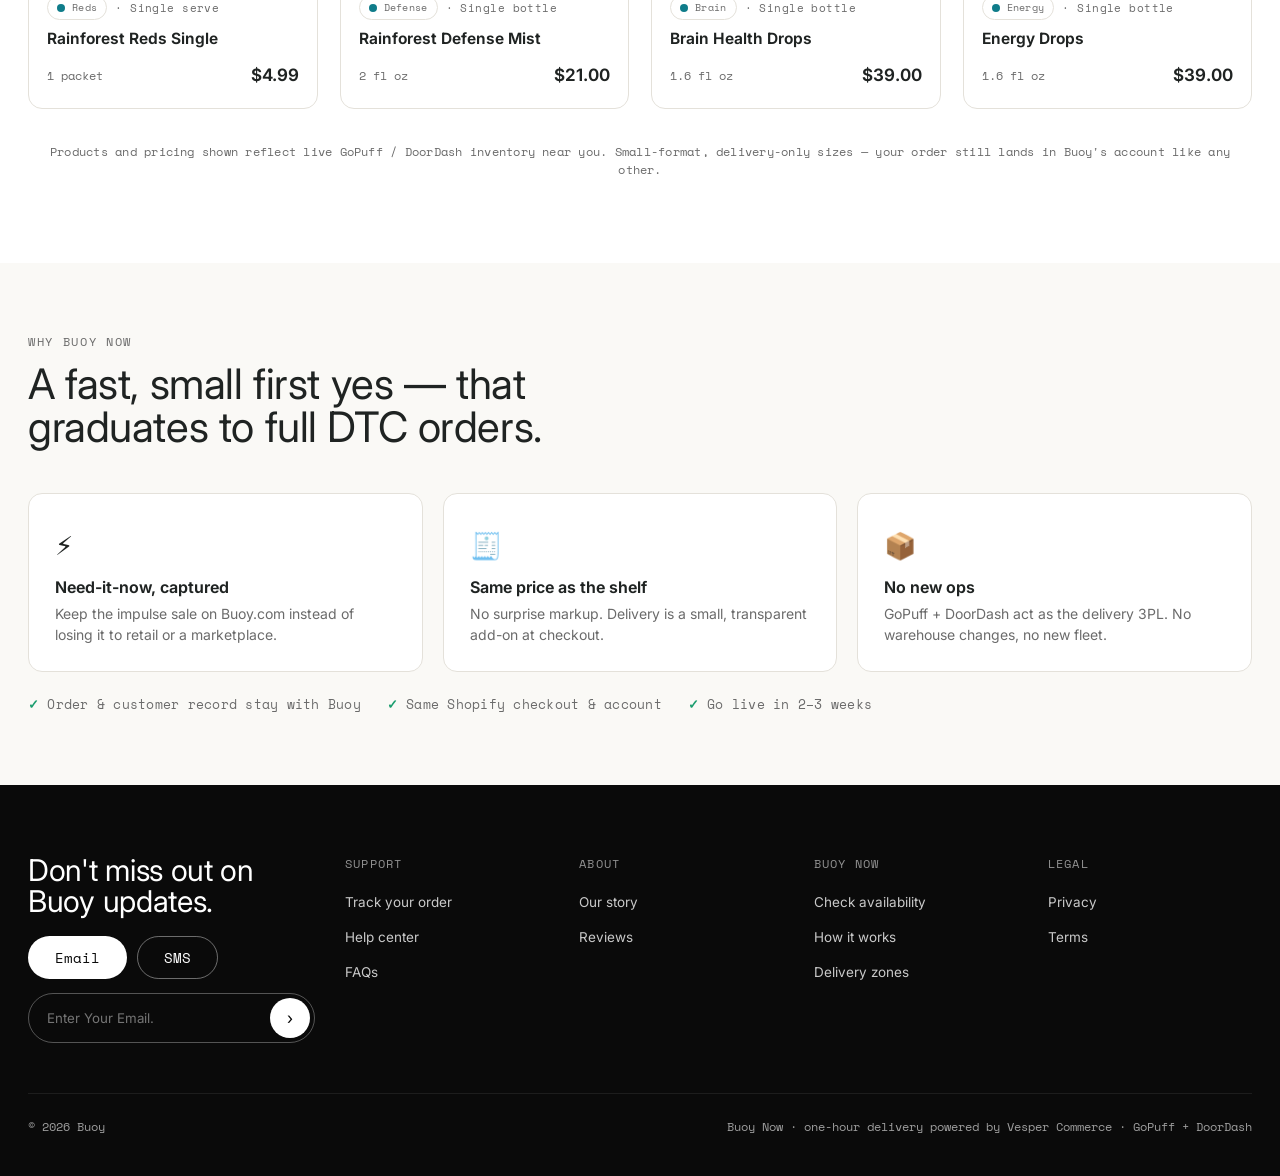
==== commit c9e1682a: "Rewrite copy for Buoy electrolytes (was David protein-bar language)" ====
--- a/buoy-now.html
+++ b/buoy-now.html
@@ -4,7 +4,7 @@
 <meta charset="utf-8" />
 <meta name="viewport" content="width=device-width, initial-scale=1" />
 <title>Buoy Now — Delivered in under an hour | Buoy</title>
-<meta name="description" content="Buoy Now: your favorite bars delivered in under an hour, at the same price as the shelf. Powered by GoPuff + DoorDash." />
+<meta name="description" content="Buoy Now: your favorite drops delivered in under an hour, at the same price as the shelf. Powered by GoPuff + DoorDash." />
 <link rel="preconnect" href="https://fonts.googleapis.com" />
 <link rel="preconnect" href="https://fonts.gstatic.com" crossorigin />
 <link href="https://fonts.googleapis.com/css2?family=Inter:wght@400;500;600;700;800&family=Space+Mono:wght@400;700&display=swap" rel="stylesheet" />
@@ -22,9 +22,9 @@
     <a class="brand" href="index.html"><img src="assets/logo-white.svg" alt="Buoy" /></a>
     <div class="nav-links">
       <a href="index.html#shop">Shop all</a>
-      <a href="index.html#shop">Bars</a>
-      <a href="index.html#shop">Pints</a>
-      <a href="index.html#shop">Bundle</a>
+      <a href="index.html#shop">Electrolytes</a>
+      <a href="index.html#shop">Superfoods</a>
+      <a href="index.html#shop">Bundles</a>
       <a href="buoy-now.html" style="color:#ffd76e">Buoy Now</a>
     </div>
     <div class="nav-right">
